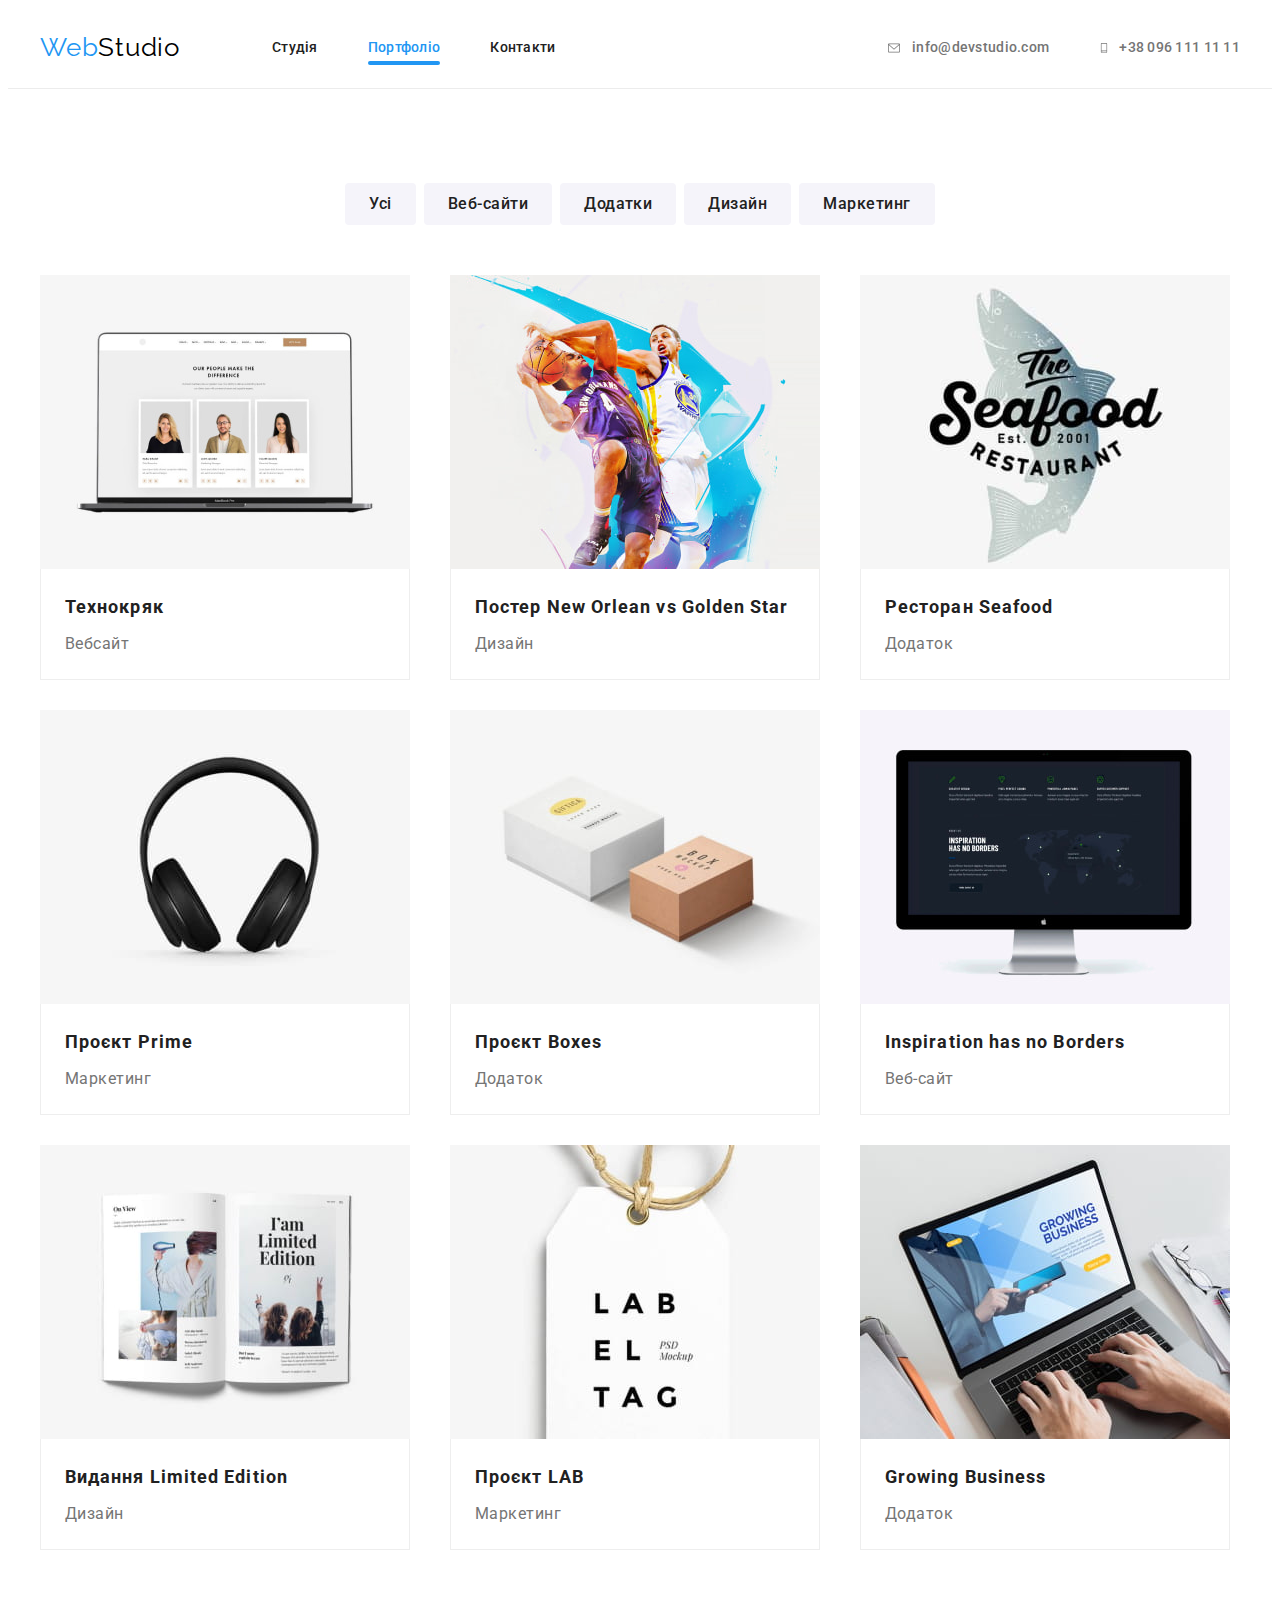
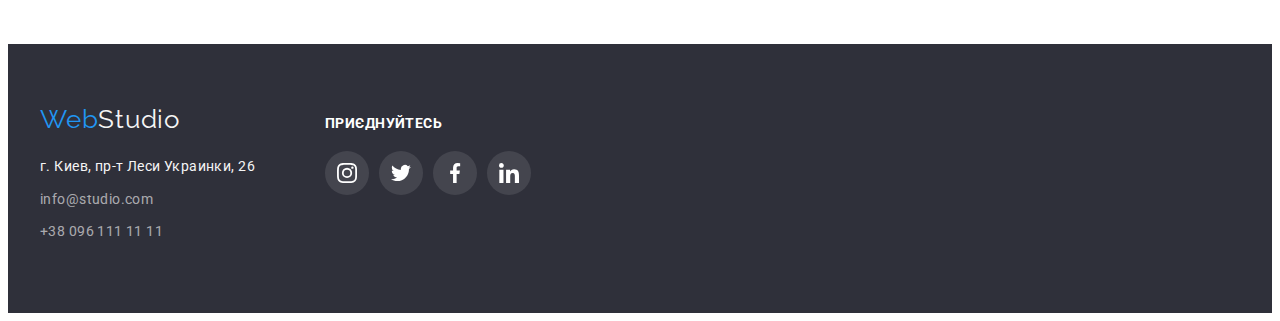
==== portfolio.html @ 447910f4 "копіює файли з попереднього репозиторія" ====
<!DOCTYPE html>
<html lang="uk">
  <head>
    <meta charset="UTF-8" />
    <meta name="description" content="Портфоліо" />
    <link
      href="https://fonts.googleapis.com/css2?family=Raleway:wght@700&family=Roboto:wght@400;500;700;900&display=swap"
      rel="stylesheet"
    />
    <link
      rel="stylesheet"
      href="https://cdnjs.cloudflare.com/ajax/libs/modern-normalize/1.1.0/modern-normalize.min.css"
      integrity="sha512-wpPYUAdjBVSE4KJnH1VR1HeZfpl1ub8YT/NKx4PuQ5NmX2tKuGu6U/JRp5y+Y8XG2tV+wKQpNHVUX03MfMFn9Q=="
      crossorigin="anonymous"
      referrerpolicy="no-referrer"
    />
    <link rel="stylesheet" href="./css/styles.css" />
    <title>Портфоліо</title>
  </head>
  <body>
    <header class="header">
      <div class="container header-container">
        <nav class="header-nav">
          <a class="link logo header-logo" href="./index.html" lang="en"
            ><span>Web</span>Studio</a
          >
          <ul class="list header-list">
            <li class="header-item">
              <a class="link header-link header-item" href="./index.html"
                >Студія</a
              >
            </li>
            <li class="header-item">
              <a
                class="link header-link header-item current"
                href="./portfolio.html"
                >Портфоліо</a
              >
            </li>
            <li class="header-item">
              <a class="link header-link header-item" href="#">Контакти</a>
            </li>
          </ul>
        </nav>
        <ul class="list header-contact-list">
          <li>
            <a
              class="link header-link header-contact"
              href="mailto:info@devstudio.com"
            >
              <svg class="contact-icon" width="16" height="12">
                <use href="./images/icons.svg#icon-envelope"></use>
              </svg>
              info@devstudio.com</a
            >
          </li>
          <li>
            <a class="link header-link header-contact" href="tel:+380961111111">
              <svg class="contact-icon" width="10" height="16">
                <use href="./images/icons.svg#icon-smartphone"></use>
              </svg>
              +38 096 111 11 11</a
            >
          </li>
        </ul>
      </div>
    </header>
    <main>
      <section class="portfolio section">
        <div class="container">
          <h1 class="visually-hidden">Портфоліо</h1>
          <ul class="list btn-list">
            <li><button class="btn" type="button">Усі</button></li>
            <li><button class="btn" type="button">Веб-сайти</button></li>
            <li><button class="btn" type="button">Додатки</button></li>
            <li><button class="btn" type="button">Дизайн</button></li>
            <li><button class="btn" type="button">Маркетинг</button></li>
          </ul>
          <ul class="list portfolio-list">
            <li class="portfolio-item">
              <a href="#" class="link portfolio-link">
                <div class="portfolio-container">
                  <img
                    class="portfolio-pic"
                    src="./images/people.jpg"
                    alt="Картки людей"
                    width="370"
                  />
                  <p class="portfolio-description">
                    Ресурс пропонує комплексні пропозиції з різним рівнем
                    функціоналу та сервісів. Все це дозволить відвідувачу
                    отримати вичерпні відомості про компанію чи приватну особу.
                  </p>
                </div>
                <div class="text-border">
                  <h2 class="portfolio-subject">Технокряк</h2>
                  <p class="portfolio-text">Вебсайт</p>
                </div>
              </a>
            </li>
            <li class="portfolio-item">
              <a href="#" class="link portfolio-link">
                <div class="portfolio-container">
                  <img
                    class="portfolio-pic"
                    src="./images/ball.jpg"
                    alt="Постер гри в баскетбол"
                    width="370"
                  />
                  <p class="portfolio-description">
                    Ресурс пропонує комплексні пропозиції з різним рівнем
                    функціоналу та сервісів. Все це дозволить відвідувачу
                    отримати вичерпні відомості про компанію чи приватну особу.
                  </p>
                </div>
                <div class="text-border">
                  <h2 class="portfolio-subject">
                    Постер <span lang="en">New Orlean vs Golden Star</span>
                  </h2>
                  <p class="portfolio-text">Дизайн</p>
                </div>
              </a>
            </li>
            <li class="portfolio-item">
              <a href="#" class="link portfolio-link">
                <div class="portfolio-container">
                  <img
                    class="portfolio-pic"
                    src="./images/seafood.jpg"
                    alt="Емблема рибного ресторану"
                    width="370"
                  />
                  <p class="portfolio-description">
                    Ресурс пропонує комплексні пропозиції з різним рівнем
                    функціоналу та сервісів. Все це дозволить відвідувачу
                    отримати вичерпні відомості про компанію чи приватну особу.
                  </p>
                </div>
                <div class="text-border">
                  <h2 class="portfolio-subject">
                    Ресторан <span lang="en">Seafood</span>
                  </h2>
                  <p class="portfolio-text">Додаток</p>
                </div>
              </a>
            </li>
            <li class="portfolio-item">
              <a href="#" class="link portfolio-link">
                <div class="portfolio-container">
                  <img
                    class="portfolio-pic"
                    src="./images/headphone.jpg"
                    alt="Навушники"
                    width="370"
                  />
                  <p class="portfolio-description">
                    Ресурс пропонує комплексні пропозиції з різним рівнем
                    функціоналу та сервісів. Все це дозволить відвідувачу
                    отримати вичерпні відомості про компанію чи приватну особу.
                  </p>
                </div>
                <div class="text-border">
                  <h2 class="portfolio-subject">
                    Проєкт <span lang="en">Prime</span>
                  </h2>
                  <p class="portfolio-text">Маркетинг</p>
                </div>
              </a>
            </li>
            <li class="portfolio-item">
              <a href="#" class="link portfolio-link">
                <div class="portfolio-container">
                  <img
                    class="portfolio-pic"
                    src="./images/boxes.jpg"
                    alt="Коробки"
                    width="370"
                  />
                  <p class="portfolio-description">
                    Ресурс пропонує комплексні пропозиції з різним рівнем
                    функціоналу та сервісів. Все це дозволить відвідувачу
                    отримати вичерпні відомості про компанію чи приватну особу.
                  </p>
                </div>
                <div class="text-border">
                  <h2 class="portfolio-subject">
                    Проєкт <span lang="en">Boxes</span>
                  </h2>
                  <p class="portfolio-text">Додаток</p>
                </div>
              </a>
            </li>
            <li class="portfolio-item">
              <a href="#" class="link portfolio-link">
                <div class="portfolio-container">
                  <img
                    class="portfolio-pic"
                    src="./images/computer.jpg"
                    alt="Монітор"
                    width="370"
                  />
                  <p class="portfolio-description">
                    Ресурс пропонує комплексні пропозиції з різним рівнем
                    функціоналу та сервісів. Все це дозволить відвідувачу
                    отримати вичерпні відомості про компанію чи приватну особу.
                  </p>
                </div>
                <div class="text-border">
                  <h2 class="portfolio-subject" lang="en">
                    Inspiration has no Borders
                  </h2>
                  <p class="portfolio-text">Веб-сайт</p>
                </div>
              </a>
            </li>
            <li class="portfolio-item">
              <a href="#" class="link portfolio-link">
                <div class="portfolio-container">
                  <img
                    class="portfolio-pic"
                    src="./images/magazine.jpg"
                    alt="Журнал"
                    width="370"
                  />
                  <p class="portfolio-description">
                    Ресурс пропонує комплексні пропозиції з різним рівнем
                    функціоналу та сервісів. Все це дозволить відвідувачу
                    отримати вичерпні відомості про компанію чи приватну особу.
                  </p>
                </div>
                <div class="text-border">
                  <h2 class="portfolio-subject">
                    Видання Limited <span lang="en">Edition</span>
                  </h2>
                  <p class="portfolio-text">Дизайн</p>
                </div>
              </a>
            </li>
            <li class="portfolio-item">
              <a href="#" class="link portfolio-link">
                <div class="portfolio-container">
                  <img
                    class="portfolio-pic"
                    src="./images/lab.jpg"
                    alt="Емблема"
                    width="370"
                  />
                  <p class="portfolio-description">
                    Ресурс пропонує комплексні пропозиції з різним рівнем
                    функціоналу та сервісів. Все це дозволить відвідувачу
                    отримати вичерпні відомості про компанію чи приватну особу.
                  </p>
                </div>
                <div class="text-border">
                  <h2 class="portfolio-subject">
                    Проєкт <span lang="en">LAB</span>
                  </h2>
                  <p class="portfolio-text">Маркетинг</p>
                </div>
              </a>
            </li>
            <li class="portfolio-item">
              <a href="#" class="link portfolio-link">
                <div class="portfolio-container">
                  <img
                    class="portfolio-pic"
                    src="./images/keyboard.jpg"
                    alt="Ноутбук"
                    width="370"
                  />
                  <p class="portfolio-description">
                    Ресурс пропонує комплексні пропозиції з різним рівнем
                    функціоналу та сервісів. Все це дозволить відвідувачу
                    отримати вичерпні відомості про компанію чи приватну особу.
                  </p>
                </div>
                <div class="text-border">
                  <h2 class="portfolio-subject" lang="en">Growing Business</h2>
                  <p class="portfolio-text">Додаток</p>
                </div>
              </a>
            </li>
          </ul>
        </div>
      </section>
    </main>
    <footer class="footer">
      <div class="container footer-container">
        <div class="container-address">
          <a class="link logo footer-logo" href="./index.html" lang="en"
            ><span>Web</span>Studio</a
          >
          <address class="footer-address">
            <ul class="list footer-list">
              <li class="footer-item">
                <a
                  class="link footer-contact place"
                  href="https://goo.gl/maps/CPtrU1FHBa2aNyZL9"
                  target="_blank"
                  rel="noopener noreferrer nofollow"
                  >г. Киев, пр-т Леси Украинки, 26</a
                >
              </li>
              <li class="footer-item">
                <a class="link footer-contact" href="mailto:info@studio.com"
                  >info@studio.com</a
                >
              </li>
              <li class="footer-item">
                <a class="link footer-contact" href="tel:+380961111111"
                  >+38 096 111 11 11</a
                >
              </li>
            </ul>
          </address>
        </div>
        <div class="box">
          <h2 class="follow-title">Приєднуйтесь</h2>
          <ul class="follow-list">
            <li class="follow-item">
              <a class="follow-link" href="">
                <svg class="follow-icon" width="20" height="20">
                  <use href="./images/icons.svg#icon-instagram"></use>
                </svg>
              </a>
            </li>
            <li class="follow-item">
              <a class="follow-link" href="">
                <svg class="follow-icon" width="20" height="20">
                  <use href="./images/icons.svg#icon-twitter"></use>
                </svg>
              </a>
            </li>
            <li class="follow-item">
              <a class="follow-link" href="">
                <svg class="follow-icon" width="20" height="20">
                  <use href="./images/icons.svg#icon-facebook"></use>
                </svg>
              </a>
            </li>
            <li class="follow-item">
              <a class="follow-link" href="">
                <svg class="follow-icon" width="20" height="20">
                  <use href="./images/icons.svg#icon-linkedin"></use>
                </svg>
              </a>
            </li>
          </ul>
        </div>
      </div>
    </footer>
  </body>
</html>
---- css/styles.css ----
html {
  box-sizing: border-box;
}
:root {
  --primary-text-color: #212121;
  --text-color: #000000;
  --basic-color: #f5f5f5;
  --second-basic-color: #ffffff;
  --background-color: #f5f4fa;
  --accent-color: #2196f3;
  --small-text-color: #757575;
  --shadow-text-color: rgba(255, 255, 255, 0.6);
  --icon-color: #afb1b8;
  --text-size: 14px;
}

a {
  text-decoration: none;
  color: inherit;
}
p,
h1,
h2,
h3,
h4,
h5,
h6 {
  margin: 0;
}
ul {
  margin: 0;
  padding: 0;
  list-style: none;
}
button {
  cursor: pointer;
}
a {
  text-decoration: none;
}
img {
  display: block;
  max-width: 100%;
  height: auto;
}

body {
  font-family: "Roboto", sans-serif;
  background-color: var(--second-basic-color);
  color: var(--primary-text-color);
}

.container {
  width: 1200px;
  padding-left: 15px;
  padding-right: 15px;
  margin: 0 auto;
}
/*-----------LOGO----------*/
.link {
  text-decoration: none;
}
.list {
  list-style-type: none;
}
.logo {
  font-size: 26px;
  line-height: 1.19;
  letter-spacing: 0.03em;
}
.logo.header-logo {
  font-family: "Raleway", sans-serif;
  color: var(--text-color);
}
.logo span {
  color: var(--accent-color);
}
.logo.footer-logo {
  font-family: "Raleway", sans-serif;
  color: var(--basic-color);
}
.header-logo {
  margin-right: 92px;
  padding-top: 24px;
  padding-bottom: 25px;
}

/*-------HEADER----------*/
.header {
  border-bottom: 1px solid #ececec;
}
.header-link {
  font-weight: 500;
  font-size: var(--text-size);
  line-height: 1.14;
  letter-spacing: 0.02em;
}
.header-item {
  color: var(--primary-text-color);

  transition: color 250ms cubic-bezier(0.4, 0, 0.2, 1);
}

.header-contact {
  color: var(--small-text-color);
}
.header-item:hover,
.header-item:focus {
  color: var(--accent-color);
}

.header-list .header-item.current {
  color: var(--accent-color);
  outline: none;
}
.header-item {
  position: relative;
}

.current::after {
  content: "";
  bottom: -1px;
  position: absolute;
  left: 0;
  width: 100%;
  height: 4px;
  border-radius: 2px;
  display: block;
  background-color: var(--accent-color);

  transform: translateY(-600%);
  transition: transform 200ms cubic-bezier(0.4, 0, 0.2, 1);
}

.current:hover::after {
  transform: translateY(0%);
}
.header-link {
  display: block;
  padding: 32px 0;
}
.header-contact:hover,
.header-contact:focus {
  color: var(--accent-color);
}

.header-list {
  display: flex;
  gap: 50px;
}

.header-nav {
  display: flex;
  align-items: center;
}
.header-contact-list {
  display: flex;
  margin-left: auto;
  gap: 50px;
  align-items: center;
}
.header-container {
  display: flex;
}

.header-contact {
  display: flex;
  align-items: center;

  transition: color 250ms cubic-bezier(0.4, 0, 0.2, 1);
}

.contact-icon {
  margin-right: 10px;
  fill: currentColor;

  transition: fill 250ms cubic-bezier(0.4, 0, 0.2, 1);
}

.contact-icon:hover,
.contact-icon:focus {
  fill: var(--accent-color);
}

/*------------HERO------------*/
.hero {
  background-color: #2f303a;
  max-width: 1600px;
  margin: 0 auto;
  background-image: linear-gradient(
      to right,
      rgba(47, 48, 58, 0.4),
      rgba(47, 48, 58, 0.4)
    ),
    url(../images/hero.jpg);
  background-position: center;
  padding-top: 200px;
  padding-bottom: 200px;
}
.hero-title {
  color: var(--basic-color);
  font-weight: 900;
  font-size: 44px;
  line-height: 1.36;
  text-align: center;
  letter-spacing: 0.06em;
  text-transform: uppercase;
  max-width: 696px;
  margin: 0 auto;
  margin-bottom: 30px;
}
.hero-button {
  font-family: inherit;
  font-weight: 700;
  font-size: 16px;
  line-height: 1.87;
  background-color: var(--accent-color);
  color: var(--basic-color);
  box-shadow: 0px 4px 4px rgba(0, 0, 0, 0.15);
  cursor: pointer;
  border-color: transparent;
  border-radius: 4px;
  letter-spacing: 0.06em;
  display: block;
  margin: 0 auto;
  padding: 10px 32px;
  min-width: 216;
  height: 50;

  transition: background-color 250ms cubic-bezier(0.4, 0, 0.2, 1);
}

.hero-button:hover,
.hero-button:focus {
  background-color: #188ce8;
}
/*------ОСОБЛИВОСТІ-------*/
.text {
  padding-top: 94px;
}
.text-title {
  font-size: var(--text-size);
  line-height: 1.14;
  letter-spacing: 0.03em;
  text-transform: uppercase;
  margin-bottom: 10px;
}
.text-aside {
  font-size: var(--text-size);
  line-height: 1.71;
  letter-spacing: 0.03em;
  color: var(--small-text-color);
}
.text-list {
  display: flex;
  flex-wrap: wrap;
  margin-right: -30px;
}

.text-item {
  flex-basis: calc((100% / 4 - 30px));
  margin-right: 30px;
}

.text-background {
  display: flex;
  width: 270px;
  height: 120px;
  padding: 25px 100px;
  margin-bottom: 30px;
  background-color: var(--background-color);
  border-radius: 4px;
}

/*--------------СЕКЦІЇ---------*/
.section {
  padding-top: 94px;
  padding-bottom: 94px;
}

.category-list {
  display: flex;
  gap: 30px;
}

.category-item {
  width: calc((100% - 60px) / 3);
}

.category-pic {
  position: relative;
}

.category-text {
  width: 370px;
  height: 70px;
  display: flex;
  justify-content: center;
  align-items: center;
  position: absolute;
  bottom: 0;
  left: 50%;
  transform: translate(-50%);
  font-weight: 700;
  text-transform: uppercase;
  font-size: 14px;
  line-height: 16px;
  letter-spacing: 0.03em;
  color: var(--second-basic-color);
  background-color: rgba(47, 48, 58, 0.8);
}

.studio-title {
  font-size: 36px;
  line-height: 1.16;
  letter-spacing: 0.03em;
  text-align: center;
  margin-bottom: 50px;
}
.team {
  background-color: var(--background-color);
}

.team-list {
  display: flex;
  gap: 30px;
}

.team-item {
  background-color: var(--second-basic-color);
  box-shadow: 0px 1px 3px rgba(0, 0, 0, 0.12), 0px 1px 1px rgba(0, 0, 0, 0.14),
    0px 2px 1px rgba(0, 0, 0, 0.2);
  border-radius: 0px 0px 4px 4px;
  width: calc((100% - 90px) / 4);
}

.team-name {
  font-weight: 500;
  font-size: 16px;
  line-height: 1.18;
  letter-spacing: 0.03em;
  margin-top: 30px;
  text-align: center;
}

.team-text {
  font-size: 16px;
  line-height: 1.18;
  letter-spacing: 0.03em;
  color: var(--small-text-color);
  margin-top: 10px;
  margin-bottom: 16px;
  text-align: center;
}
.team-links {
  display: flex;
  justify-content: center;
  align-items: center;
  width: 44px;
  height: 44px;
  margin: 0;
  padding: 0;
  margin: 0 auto;
  margin-bottom: 30px;
  gap: 10px;
}

.team-link-icon {
  display: flex;
  justify-content: center;
  align-items: center;
  height: 44px;
  width: 44px;
  border-radius: 50%;
  fill: var(--icon-color);

  transition: background-color 250ms cubic-bezier(0.4, 0, 0.2, 1),
    fill 250ms cubic-bezier(0.4, 0, 0.2, 1);
}

.team-link-icon:hover,
.team-link-icon:focus {
  fill: var(--second-basic-color);
  background-color: var(--accent-color);
}
/*----------------------CLIENTS------------------------*/
.clients-list {
  display: flex;
  justify-content: center;
  align-items: center;
  gap: 30px;
}

.clients-link {
  display: flex;
  justify-content: center;
  align-items: center;
  width: 170px;
  height: 92px;
  border: 1px solid #afb1b8;
  border-radius: 4px;
  fill: var(--icon-color);

  transition: border-color 250ms cubic-bezier(0.4, 0, 0.2, 1),
    fill 250ms cubic-bezier(0.4, 0, 0.2, 1);
}

.clients-link:hover,
.clients-link:focus {
  fill: var(--accent-color);
  background-color: var(--second-basic-color);
  border-color: var(--accent-color);
}

/*-------------FOOTER----------------*/
.footer {
  background-color: #2f303a;
  padding-top: 60px;
  padding-bottom: 60px;
}

.footer-place,
.footer-contact {
  font-style: normal;
  font-size: var(--text-size);
  line-height: 1.71;
  letter-spacing: 0.03em;
}

.footer-logo {
  display: inline-block;
  margin-bottom: 20px;
}

.footer-item {
  display: block;
  margin-bottom: 9px;
}

.footer-contact.place {
  color: var(--basic-color);
}

.footer-contact {
  color: var(--shadow-text-color);

  transition: color 250ms cubic-bezier(0.4, 0, 0.2, 1);
}

.footer-contact:hover,
.footer-contact:focus {
  color: var(--accent-color);
}

.box {
  display: flex;
  flex-direction: column;
  margin-left: 70px;
}

.follow-title {
  color: var(--second-basic-color);
  text-transform: uppercase;
  font-weight: 700;
  font-size: 14px;
  line-height: 16px;
  letter-spacing: 0.03em;
  margin-bottom: 20px;
}

.follow-list {
  display: flex;
  gap: 10px;
}

.follow-link {
  display: flex;
  align-items: center;
  justify-content: center;
  width: 44px;
  height: 44px;
  background-color: rgba(255, 255, 255, 0.1);
  border-radius: 50%;
  fill: var(--second-basic-color);

  transition: background-color 250ms cubic-bezier(0.4, 0, 0.2, 1);
}

.follow-link:hover,
.follow-link:focus {
  background-color: var(--accent-color);
}

.footer-container {
  display: flex;
  align-items: baseline;
}
.container-address {
  display: flex;
  flex-direction: column;
}

/*---------------PORTFOLIO-------------------*/
.visually-hidden {
  position: absolute;
  white-space: nowrap;
  width: 1px;
  height: 1px;
  overflow: hidden;
  border: 0;
  padding: 0;
  clip: rect(0 0 0 0);
  clip-path: inset(50%);
  margin: -1px;
}

/*------------BUTTONS----------------*/
.btn {
  font-family: inherit;
  font-weight: 500;
  font-size: 16px;
  line-height: 1.62;
  text-align: center;
  letter-spacing: 0.03em;
  background-color: var(--background-color);
  color: var(--primary-text-color);
  cursor: pointer;
  border-color: transparent;
  border-radius: 4px;
  padding: 6px 22px;
  width: calc(100% -32px) / 5;

  transition: color 250ms cubic-bezier(0.4, 0, 0.2, 1),
    background-color 250ms cubic-bezier(0.4, 0, 0.2, 1),
    box-shadow 250ms cubic-bezier(0.4, 0, 0.2, 1);
}

.btn:hover,
.btn:focus {
  background-color: var(--accent-color);
  color: var(--basic-color);
  box-shadow: 0px 3px 1px rgba(0, 0, 0, 0.1), 0px 1px 2px rgba(0, 0, 0, 0.08),
    0px 2px 2px rgba(0, 0, 0, 0.12);
}

/*------------LIST-----------*/
.btn-list {
  margin-bottom: 50px;
  display: flex;
  justify-content: center;
  gap: 8px;
}

.portfolio-list {
  display: flex;
  flex-wrap: wrap;
  gap: 30px;
}

.portfolio-item {
  width: calc((100% - 60px) / 3);
}

.portfolio-subject {
  font-weight: 700;
  font-size: 18px;
  line-height: 2;
  letter-spacing: 0.06em;
  color: var(--primary-text-color);
  margin-bottom: 4px;
}
.portfolio-text {
  font-size: 16px;
  line-height: 1.87;
  letter-spacing: 0.03em;
  color: var(--small-text-color);
}

.text-border {
  padding: 20px 24px;
  border: 1px solid #eeeeee;
  border-top: none;
}
.portfolio-link {
  position: relative;
  display: inline-block;

  transition: box-shadow 250ms cubic-bezier(0.4, 0, 0.2, 1);
}
.portfolio-link:hover,
.portfolio-link:focus {
  box-shadow: 0px 1px 1px rgba(0, 0, 0, 0.12), 0px 4px 4px rgba(0, 0, 0, 0.06),
    1px 4px 6px rgba(0, 0, 0, 0.16);
}

.portfolio-container {
  position: relative;
  overflow: hidden;
}
.portfolio-description {
  content: "";
  display: inline-block;
  position: absolute;
  top: 0;
  left: 0;
  width: 100%;
  height: 100%;
  padding: 63px 24px;
  color: var(--second-basic-color);
  font-weight: 400;
  font-size: 18px;
  line-height: 1.6;
  letter-spacing: 0.03em;
  background-color: var(--accent-color);
  opacity: 0.9;

  transform: translateY(100%);
  transition: transform 250ms cubic-bezier(0.4, 0, 0.2, 1);
}

.portfolio-link:hover .portfolio-description {
  transform: translateY(0%);
}
/*-------------------window------------------------*/
.backdrop {
  position: fixed;
  display: flex;
  top: 0;
  left: 0;
  width: 100%;
  height: 100%;
  background-color: rgba(0, 0, 0, 0.2);

  opacity: 1;
  transition: opacity 250ms cubic-bezier(0.4, 0, 0.2, 1),
    visibility 250ms cubic-bezier(0.4, 0, 0.2, 1);
}

.backdrop.is-hidden {
  opacity: 0;
  pointer-events: none;
  visibility: hidden;
}

.backdrop.is-hidden .modal {
  transform: translate(-50%, -50%) scale(1.5);
}

.modal {
  position: absolute;
  display: flex;
  flex-direction: row-reverse;
  top: 50%;
  left: 50%;
  transform: translate(-50%, -50%) scale(1);
  height: 581px;
  width: 528px;
  background-color: var(--second-basic-color);
  transition: transform 1000ms cubic-bezier(0.4, 0, 0.2, 1);
}

.close-btn {
  display: flex;
  align-items: center;
  justify-content: center;
  margin-top: 8px;
  margin-right: 8px;
  width: 30px;
  height: 30px;
  border-radius: 50%;
  border: 1px solid rgba(0, 0, 0, 0.1);
}
.close-icon {
}
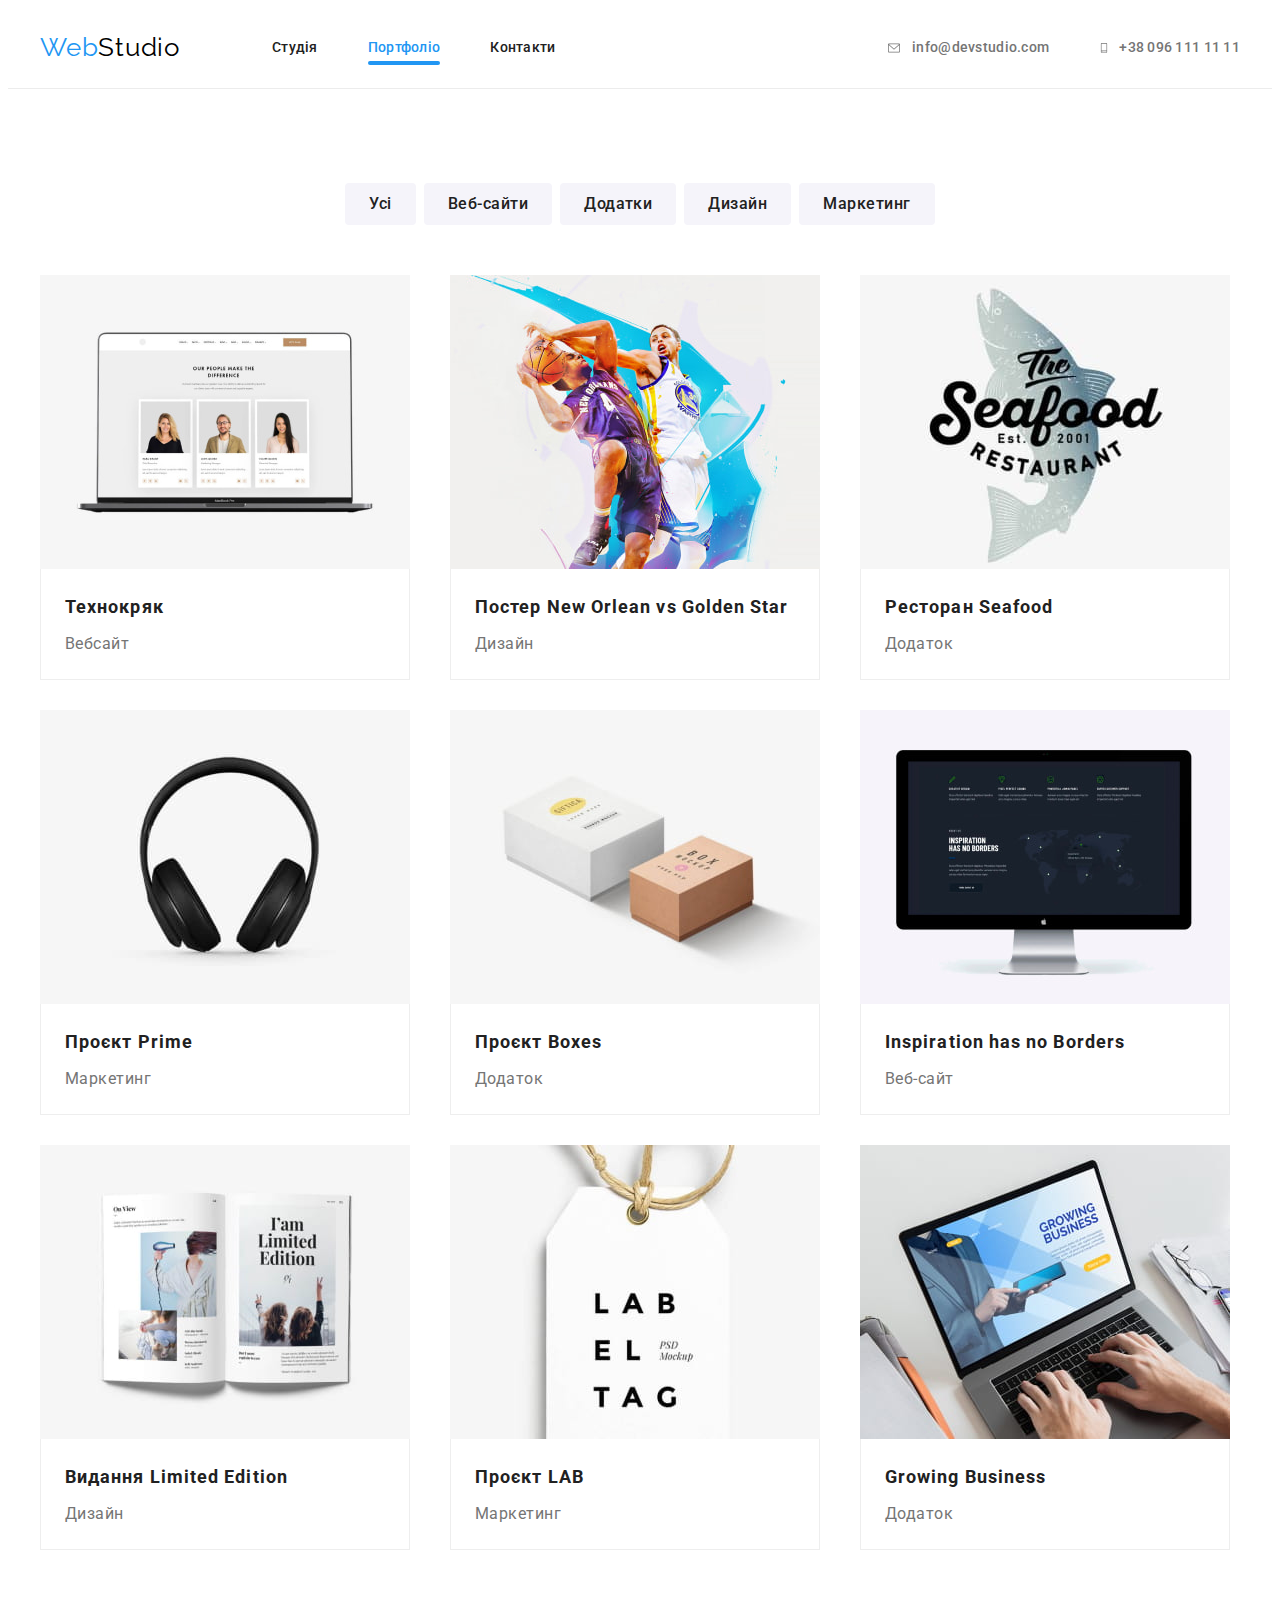
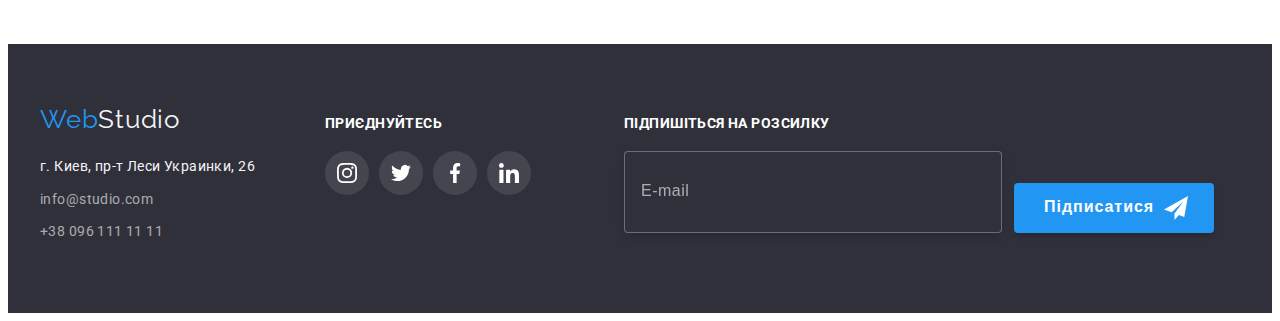
==== commit 1c56ec32: "додає вигляд модального вікна" ====
--- a/portfolio.html
+++ b/portfolio.html
@@ -347,6 +347,26 @@
             </li>
           </ul>
         </div>
+        <div>
+          <form class="form">
+            <div class="form-field">
+              <label for="follow-email">Підпишіться на розсилку</label>
+              <input
+                type="email"
+                name="email"
+                placeholder="E-mail"
+                id="follow-email"
+              />
+            </div>
+
+            <button class="follow-btn" type="submit">
+              Підписатися
+              <svg class="tg-icon" width="24" height="24">
+                <use href="./images/symbol.svg#icon-tg"></use>
+              </svg>
+            </button>
+          </form>
+        </div>
       </div>
     </footer>
   </body>
--- a/css/styles.css
+++ b/css/styles.css
@@ -499,7 +499,68 @@
   display: flex;
   flex-direction: column;
 }
-
+.form {
+  display: flex;
+  align-items: flex-end;
+  margin-left: 93px;
+}
+.form-field {
+  display: flex;
+  flex-direction: column;
+  margin-right: 12px;
+}
+.form-field label {
+  font-weight: 700;
+  font-size: 14px;
+  line-height: 16px;
+  letter-spacing: 0.03em;
+  text-transform: uppercase;
+  color: var(--second-basic-color);
+}
+.form-field input {
+  width: 358px;
+  height: 50px;
+  margin: 0;
+  margin-top: 20px;
+  padding-left: 16px;
+  padding-top: 15px;
+  padding-bottom: 15px;
+  outline: none;
+  background-color: #2f303a;
+  border: 1px solid rgba(255, 255, 255, 0.3);
+  filter: drop-shadow(0px 4px 4px rgba(0, 0, 0, 0.15));
+  border-radius: 4px;
+}
+.form-field input::placeholder {
+  font-size: 16px;
+  line-height: 1.2;
+  display: flex;
+  align-items: center;
+  letter-spacing: 0.03em;
+
+  color: rgba(255, 255, 255, 0.6);
+}
+.follow-btn {
+  width: 200px;
+  height: 50px;
+  padding-left: 28px;
+  background-color: var(--accent-color);
+  box-shadow: 0px 4px 4px rgba(0, 0, 0, 0.15);
+  border-radius: 4px;
+  border-color: transparent;
+  font-weight: 700;
+  font-size: 16px;
+  line-height: 1.8;
+  display: flex;
+  align-items: center;
+  text-align: center;
+  letter-spacing: 0.06em;
+
+  color: var(--second-basic-color);
+}
+.tg-icon {
+  margin-left: 10px;
+}
 /*---------------PORTFOLIO-------------------*/
 .visually-hidden {
   position: absolute;
@@ -648,8 +709,6 @@
 
 .modal {
   position: absolute;
-  display: flex;
-  flex-direction: row-reverse;
   top: 50%;
   left: 50%;
   transform: translate(-50%, -50%) scale(1);
@@ -660,15 +719,179 @@
 }
 
 .close-btn {
+  position: absolute;
+  top: 8px;
+  left: 490px;
   display: flex;
   align-items: center;
   justify-content: center;
-  margin-top: 8px;
-  margin-right: 8px;
   width: 30px;
   height: 30px;
   border-radius: 50%;
   border: 1px solid rgba(0, 0, 0, 0.1);
-}
-.close-icon {
-}
+
+  transition: fill 250ms cubic-bezier(0.4, 0, 0.2, 1);
+}
+.close-btn:hover,
+.close-btn:focus {
+  fill: var(--accent-color);
+}
+
+.modal-form {
+  display: flex;
+  flex-direction: column;
+  height: 581px;
+  width: 528px;
+  margin: 0 auto;
+  padding-left: 40px;
+  padding-right: 40px;
+  padding-bottom: 40px;
+}
+.modal-name {
+  margin-bottom: 12px;
+  margin-top: 40px;
+  font-weight: 700;
+  font-size: 20px;
+  line-height: 1.15;
+  text-align: center;
+  letter-spacing: 0.03em;
+
+  color: #212121;
+}
+
+.modal-field {
+  position: relative;
+  display: flex;
+  flex-direction: column;
+}
+
+.modal-field input {
+  height: 40px;
+  outline: none;
+  margin: 0;
+  padding: 0;
+  margin-bottom: 10px;
+  padding-left: 42px;
+  border: 1px solid rgba(33, 33, 33, 0.2);
+  border-radius: 4px;
+  transition: border-color 250ms cubic-bezier(0.4, 0, 0.2, 1),
+    cursor 250ms cubic-bezier(0.4, 0, 0.2, 1),
+    fill 250ms cubic-bezier(0.4, 0, 0.2, 1);
+}
+
+.modal-icon {
+  position: absolute;
+  display: inline-block;
+  top: 56%;
+  transform: translateY(-50%);
+  left: 15px;
+  transition: fill 250ms cubic-bezier(0.4, 0, 0.2, 1);
+}
+.modal-field textarea {
+  resize: none;
+  outline: none;
+  width: 448px;
+  height: 120px;
+  padding: 12px 16px;
+  margin-bottom: 20px;
+  border: 1px solid rgba(33, 33, 33, 0.2);
+  border-radius: 4px;
+  transition: border-color 250ms cubic-bezier(0.4, 0, 0.2, 1),
+    cursor 250ms cubic-bezier(0.4, 0, 0.2, 1);
+}
+
+.modal-field input:hover,
+.modal-field input:focus,
+.modal-field textarea:hover,
+.modal-field textarea:focus {
+  border-color: var(--accent-color);
+  cursor: pointer;
+}
+
+.modal-field input:hover + .modal-icon,
+.modal-field input:focus + .modal-icon {
+  fill: var(--accent-color);
+}
+.modal-field label {
+  margin: 0;
+  padding: 0;
+  font-size: 12px;
+  line-height: 1.16;
+  letter-spacing: 0.01em;
+  color: #757575;
+  margin-bottom: 4px;
+}
+
+.modal-field textarea::placeholder {
+  font-size: 12px;
+  line-height: 1.16;
+  letter-spacing: 0.01em;
+  color: rgba(117, 117, 117, 0.5);
+}
+.checkbox {
+  position: absolute;
+  white-space: nowrap;
+  width: 1px;
+  height: 1px;
+  overflow: hidden;
+  border: 0;
+  padding: 0;
+  clip: rect(0 0 0 0);
+  clip-path: inset(50%);
+  margin: -1px;
+}
+.icon-checkbox {
+  display: inline-block;
+  width: 16px;
+  height: 15px;
+  margin-right: 7px;
+  border: 2px solid #212121;
+  border-radius: 4px;
+}
+.checkbox:checked + .icon-checkbox {
+  border-color: var(--accent-color);
+  background-color: var(--accent-color);
+  background-image: url(../images/full-check.svg);
+  background-size: contain;
+  background-origin: border-box;
+}
+.modal-policy {
+  display: flex;
+  align-items: center;
+  font-size: 14px;
+  line-height: 1.7;
+  letter-spacing: 0.03em;
+  color: var(--small-text-color);
+}
+.modal-link {
+  color: var(--accent-color);
+  text-decoration: underline;
+  text-underline-offset: 3px;
+}
+
+.modal-btn {
+  display: flex;
+  align-items: center;
+  text-align: center;
+  padding: 10px 52px;
+  width: 200px;
+  height: 50px;
+  border-color: transparent;
+  margin: 0 auto;
+  margin-top: 30px;
+  margin-bottom: 40px;
+  background-color: var(--accent-color);
+  box-shadow: 0px 4px 4px rgba(0, 0, 0, 0.15);
+  border-radius: 4px;
+  font-weight: 700;
+  font-size: 16px;
+  line-height: 1.8;
+  letter-spacing: 0.06em;
+
+  color: var(--second-basic-color);
+  transition: background-color 250ms cubic-bezier(0.4, 0, 0.2, 1);
+}
+.modal-btn:hover,
+.modal-btn:focus {
+  background-color: #188ce8;
+}
